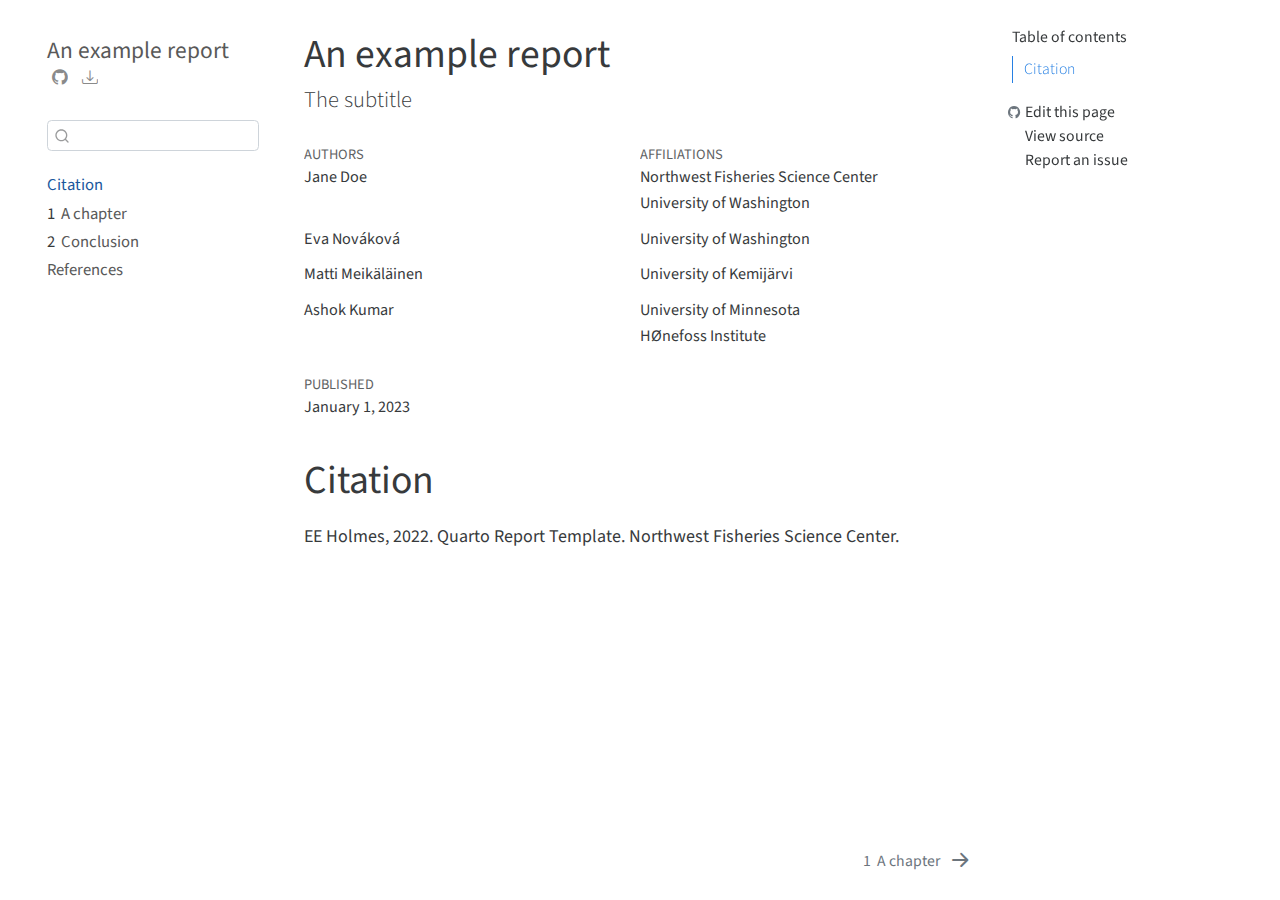
==== docs/index.html @ 209163ac "Initial commit" ====
<!DOCTYPE html>
<html xmlns="http://www.w3.org/1999/xhtml" lang="en" xml:lang="en"><head>

<meta charset="utf-8">
<meta name="generator" content="quarto-99.9.9">

<meta name="viewport" content="width=device-width, initial-scale=1.0, user-scalable=yes">

<meta name="author" content="Jane Doe">
<meta name="author" content="Eva Nováková">
<meta name="author" content="Matti Meikäläinen">
<meta name="author" content="Ashok Kumar">
<meta name="dcterms.date" content="2023-01-01">

<title>An example report</title>
<style>
code{white-space: pre-wrap;}
span.smallcaps{font-variant: small-caps;}
div.columns{display: flex; gap: min(4vw, 1.5em);}
div.column{flex: auto; overflow-x: auto;}
div.hanging-indent{margin-left: 1.5em; text-indent: -1.5em;}
ul.task-list{list-style: none;}
ul.task-list li input[type="checkbox"] {
  width: 0.8em;
  margin: 0 0.8em 0.2em -1.6em;
  vertical-align: middle;
}
</style>


<script src="site_libs/quarto-nav/quarto-nav.js"></script>
<script src="site_libs/quarto-nav/headroom.min.js"></script>
<script src="site_libs/clipboard/clipboard.min.js"></script>
<script src="site_libs/quarto-search/autocomplete.umd.js"></script>
<script src="site_libs/quarto-search/fuse.min.js"></script>
<script src="site_libs/quarto-search/quarto-search.js"></script>
<meta name="quarto:offset" content="./">
<link href="./text/Chapter1.html" rel="next">
<script src="site_libs/quarto-html/quarto.js"></script>
<script src="site_libs/quarto-html/popper.min.js"></script>
<script src="site_libs/quarto-html/tippy.umd.min.js"></script>
<script src="site_libs/quarto-html/anchor.min.js"></script>
<link href="site_libs/quarto-html/tippy.css" rel="stylesheet">
<link href="site_libs/quarto-html/quarto-syntax-highlighting.css" rel="stylesheet" id="quarto-text-highlighting-styles">
<script src="site_libs/bootstrap/bootstrap.min.js"></script>
<link href="site_libs/bootstrap/bootstrap-icons.css" rel="stylesheet">
<link href="site_libs/bootstrap/bootstrap.min.css" rel="stylesheet" id="quarto-bootstrap" data-mode="light">
<script id="quarto-search-options" type="application/json">{
  "location": "sidebar",
  "copy-button": false,
  "collapse-after": 3,
  "panel-placement": "start",
  "type": "textbox",
  "limit": 20,
  "language": {
    "search-no-results-text": "No results",
    "search-matching-documents-text": "matching documents",
    "search-copy-link-title": "Copy link to search",
    "search-hide-matches-text": "Hide additional matches",
    "search-more-match-text": "more match in this document",
    "search-more-matches-text": "more matches in this document",
    "search-clear-button-title": "Clear",
    "search-detached-cancel-button-title": "Cancel",
    "search-submit-button-title": "Submit"
  }
}</script>


</head>

<body class="nav-sidebar floating">

<div id="quarto-search-results"></div>
  <header id="quarto-header" class="headroom fixed-top">
  <nav class="quarto-secondary-nav" data-bs-toggle="collapse" data-bs-target="#quarto-sidebar" aria-controls="quarto-sidebar" aria-expanded="false" aria-label="Toggle sidebar navigation" onclick="if (window.quartoToggleHeadroom) { window.quartoToggleHeadroom(); }">
    <div class="container-fluid d-flex justify-content-between">
      <h1 class="quarto-secondary-nav-title">An example report</h1>
      <button type="button" class="quarto-btn-toggle btn" aria-label="Show secondary navigation">
        <i class="bi bi-chevron-right"></i>
      </button>
    </div>
  </nav>
</header>
<!-- content -->
<div id="quarto-content" class="quarto-container page-columns page-rows-contents page-layout-article">
<!-- sidebar -->
  <nav id="quarto-sidebar" class="sidebar collapse sidebar-navigation floating overflow-auto">
    <div class="pt-lg-2 mt-2 text-left sidebar-header">
    <div class="sidebar-title mb-0 py-0">
      <a href="./">An example report</a> 
        <div class="sidebar-tools-main">
    <a href="https://github.com/nmfs-opensci/NOAA-tech-memo-template" title="Source Code" class="sidebar-tool px-1"><i class="bi bi-github"></i></a>
    <a href="" title="Download" id="sidebar-tool-dropdown-0" class="sidebar-tool dropdown-toggle px-1" data-bs-toggle="dropdown" aria-expanded="false"><i class="bi bi-download"></i></a>
    <ul class="dropdown-menu" aria-labelledby="sidebar-tool-dropdown-0">
        <li>
          <a class="dropdown-item sidebar-tools-main-item" href="./An-example-report.pdf">
            <i class="bi bi-bi-file-pdf pe-1"></i>
          Download PDF
          </a>
        </li>
        <li>
          <a class="dropdown-item sidebar-tools-main-item" href="./An-example-report.docx">
            <i class="bi bi-bi-file-word pe-1"></i>
          Download Docx
          </a>
        </li>
    </ul>
</div>
    </div>
      </div>
      <div class="mt-2 flex-shrink-0 align-items-center">
        <div class="sidebar-search">
        <div id="quarto-search" class="" title="Search"></div>
        </div>
      </div>
    <div class="sidebar-menu-container"> 
    <ul class="list-unstyled mt-1">
        <li class="sidebar-item">
  <div class="sidebar-item-container"> 
  <a href="./index.html" class="sidebar-item-text sidebar-link active">Citation</a>
  </div>
</li>
        <li class="sidebar-item">
  <div class="sidebar-item-container"> 
  <a href="./text/Chapter1.html" class="sidebar-item-text sidebar-link"><span class="chapter-number">1</span>&nbsp; <span class="chapter-title">A chapter</span></a>
  </div>
</li>
        <li class="sidebar-item">
  <div class="sidebar-item-container"> 
  <a href="./text/conclusion.html" class="sidebar-item-text sidebar-link"><span class="chapter-number">2</span>&nbsp; <span class="chapter-title">Conclusion</span></a>
  </div>
</li>
        <li class="sidebar-item">
  <div class="sidebar-item-container"> 
  <a href="./text/references.html" class="sidebar-item-text sidebar-link">References</a>
  </div>
</li>
    </ul>
    </div>
</nav>
<!-- margin-sidebar -->
    <div id="quarto-margin-sidebar" class="sidebar margin-sidebar">
        <nav id="TOC" role="doc-toc" class="toc-active">
    <h2 id="toc-title">Table of contents</h2>
   
  <ul>
  <li><a href="#citation" id="toc-citation" class="nav-link active" data-scroll-target="#citation">Citation</a></li>
  </ul>
<div class="toc-actions"><div><i class="bi bi-github"></i></div><div class="action-links"><p><a href="https://github.com/nmfs-opensci/NOAA-tech-memo-template/edit/main/index.qmd" class="toc-action">Edit this page</a></p><p><a href="https://github.com/nmfs-opensci/NOAA-tech-memo-template/blob/main/index.qmd" class="toc-action">View source</a></p><p><a href="https://github.com/nmfs-opensci/NOAA-tech-memo-template/issues/new" class="toc-action">Report an issue</a></p></div></div></nav>
    </div>
<!-- main -->
<main class="content" id="quarto-document-content">

<header id="title-block-header" class="quarto-title-block default">
<div class="quarto-title">
<h1 class="title d-none d-lg-block">An example report</h1>
<p class="subtitle lead">The subtitle</p>
</div>


<div class="quarto-title-meta-author">
  <div class="quarto-title-meta-heading">Authors</div>
  <div class="quarto-title-meta-heading">Affiliations</div>
  
    <div class="quarto-title-meta-contents">
    Jane Doe 
  </div>
    <div class="quarto-title-meta-contents">
        <p class="affiliation">
            Northwest Fisheries Science Center
          </p>
        <p class="affiliation">
            University of Washington
          </p>
      </div>
      <div class="quarto-title-meta-contents">
    Eva Nováková 
  </div>
    <div class="quarto-title-meta-contents">
        <p class="affiliation">
            University of Washington
          </p>
      </div>
      <div class="quarto-title-meta-contents">
    Matti Meikäläinen 
  </div>
    <div class="quarto-title-meta-contents">
        <p class="affiliation">
            University of Kemijärvi
          </p>
      </div>
      <div class="quarto-title-meta-contents">
    Ashok Kumar 
  </div>
    <div class="quarto-title-meta-contents">
        <p class="affiliation">
            University of Minnesota
          </p>
        <p class="affiliation">
            HØnefoss Institute
          </p>
      </div>
    </div>

<div class="quarto-title-meta">

      
    <div>
    <div class="quarto-title-meta-heading">Published</div>
    <div class="quarto-title-meta-contents">
      <p class="date">January 1, 2023</p>
    </div>
  </div>
  
    
  </div>
  

</header>

<section id="citation" class="level1 unnumbered">
<h1 class="unnumbered">Citation</h1>
<p>EE Holmes, 2022. Quarto Report Template. Northwest Fisheries Science Center.</p>


</section>

</main> <!-- /main -->
<script id="quarto-html-after-body" type="application/javascript">
window.document.addEventListener("DOMContentLoaded", function (event) {
  const toggleBodyColorMode = (bsSheetEl) => {
    const mode = bsSheetEl.getAttribute("data-mode");
    const bodyEl = window.document.querySelector("body");
    if (mode === "dark") {
      bodyEl.classList.add("quarto-dark");
      bodyEl.classList.remove("quarto-light");
    } else {
      bodyEl.classList.add("quarto-light");
      bodyEl.classList.remove("quarto-dark");
    }
  }
  const toggleBodyColorPrimary = () => {
    const bsSheetEl = window.document.querySelector("link#quarto-bootstrap");
    if (bsSheetEl) {
      toggleBodyColorMode(bsSheetEl);
    }
  }
  toggleBodyColorPrimary();  
  const icon = "";
  const anchorJS = new window.AnchorJS();
  anchorJS.options = {
    placement: 'right',
    icon: icon
  };
  anchorJS.add('.anchored');
  const clipboard = new window.ClipboardJS('.code-copy-button', {
    target: function(trigger) {
      return trigger.previousElementSibling;
    }
  });
  clipboard.on('success', function(e) {
    // button target
    const button = e.trigger;
    // don't keep focus
    button.blur();
    // flash "checked"
    button.classList.add('code-copy-button-checked');
    var currentTitle = button.getAttribute("title");
    button.setAttribute("title", "Copied!");
    let tooltip;
    if (window.bootstrap) {
      button.setAttribute("data-bs-toggle", "tooltip");
      button.setAttribute("data-bs-placement", "left");
      button.setAttribute("data-bs-title", "Copied!");
      tooltip = new bootstrap.Tooltip(button, 
        { trigger: "manual", 
          customClass: "code-copy-button-tooltip",
          offset: [0, -8]});
      tooltip.show();    
    }
    setTimeout(function() {
      if (tooltip) {
        tooltip.hide();
        button.removeAttribute("data-bs-title");
        button.removeAttribute("data-bs-toggle");
        button.removeAttribute("data-bs-placement");
      }
      button.setAttribute("title", currentTitle);
      button.classList.remove('code-copy-button-checked');
    }, 1000);
    // clear code selection
    e.clearSelection();
  });
  function tippyHover(el, contentFn) {
    const config = {
      allowHTML: true,
      content: contentFn,
      maxWidth: 500,
      delay: 100,
      arrow: false,
      appendTo: function(el) {
          return el.parentElement;
      },
      interactive: true,
      interactiveBorder: 10,
      theme: 'quarto',
      placement: 'bottom-start'
    };
    window.tippy(el, config); 
  }
  const noterefs = window.document.querySelectorAll('a[role="doc-noteref"]');
  for (var i=0; i<noterefs.length; i++) {
    const ref = noterefs[i];
    tippyHover(ref, function() {
      // use id or data attribute instead here
      let href = ref.getAttribute('data-footnote-href') || ref.getAttribute('href');
      try { href = new URL(href).hash; } catch {}
      const id = href.replace(/^#\/?/, "");
      const note = window.document.getElementById(id);
      return note.innerHTML;
    });
  }
  const findCites = (el) => {
    const parentEl = el.parentElement;
    if (parentEl) {
      const cites = parentEl.dataset.cites;
      if (cites) {
        return {
          el,
          cites: cites.split(' ')
        };
      } else {
        return findCites(el.parentElement)
      }
    } else {
      return undefined;
    }
  };
  var bibliorefs = window.document.querySelectorAll('a[role="doc-biblioref"]');
  for (var i=0; i<bibliorefs.length; i++) {
    const ref = bibliorefs[i];
    const citeInfo = findCites(ref);
    if (citeInfo) {
      tippyHover(citeInfo.el, function() {
        var popup = window.document.createElement('div');
        citeInfo.cites.forEach(function(cite) {
          var citeDiv = window.document.createElement('div');
          citeDiv.classList.add('hanging-indent');
          citeDiv.classList.add('csl-entry');
          var biblioDiv = window.document.getElementById('ref-' + cite);
          if (biblioDiv) {
            citeDiv.innerHTML = biblioDiv.innerHTML;
          }
          popup.appendChild(citeDiv);
        });
        return popup.innerHTML;
      });
    }
  }
});
</script>
<nav class="page-navigation">
  <div class="nav-page nav-page-previous">
  </div>
  <div class="nav-page nav-page-next">
      <a href="./text/Chapter1.html" class="pagination-link">
        <span class="nav-page-text"><span class="chapter-number">1</span>&nbsp; <span class="chapter-title">A chapter</span></span> <i class="bi bi-arrow-right-short"></i>
      </a>
  </div>
</nav>
</div> <!-- /content -->



</body></html>
---- docs/site_libs/quarto-html/tippy.css ----
.tippy-box[data-animation=fade][data-state=hidden]{opacity:0}[data-tippy-root]{max-width:calc(100vw - 10px)}.tippy-box{position:relative;background-color:#333;color:#fff;border-radius:4px;font-size:14px;line-height:1.4;white-space:normal;outline:0;transition-property:transform,visibility,opacity}.tippy-box[data-placement^=top]>.tippy-arrow{bottom:0}.tippy-box[data-placement^=top]>.tippy-arrow:before{bottom:-7px;left:0;border-width:8px 8px 0;border-top-color:initial;transform-origin:center top}.tippy-box[data-placement^=bottom]>.tippy-arrow{top:0}.tippy-box[data-placement^=bottom]>.tippy-arrow:before{top:-7px;left:0;border-width:0 8px 8px;border-bottom-color:initial;transform-origin:center bottom}.tippy-box[data-placement^=left]>.tippy-arrow{right:0}.tippy-box[data-placement^=left]>.tippy-arrow:before{border-width:8px 0 8px 8px;border-left-color:initial;right:-7px;transform-origin:center left}.tippy-box[data-placement^=right]>.tippy-arrow{left:0}.tippy-box[data-placement^=right]>.tippy-arrow:before{left:-7px;border-width:8px 8px 8px 0;border-right-color:initial;transform-origin:center right}.tippy-box[data-inertia][data-state=visible]{transition-timing-function:cubic-bezier(.54,1.5,.38,1.11)}.tippy-arrow{width:16px;height:16px;color:#333}.tippy-arrow:before{content:"";position:absolute;border-color:transparent;border-style:solid}.tippy-content{position:relative;padding:5px 9px;z-index:1}
---- docs/site_libs/quarto-html/quarto-syntax-highlighting.css ----
/* quarto syntax highlight colors */
:root {
  --quarto-hl-ot-color: #003B4F;
  --quarto-hl-at-color: #657422;
  --quarto-hl-ss-color: #20794D;
  --quarto-hl-an-color: #5E5E5E;
  --quarto-hl-fu-color: #4758AB;
  --quarto-hl-st-color: #20794D;
  --quarto-hl-cf-color: #003B4F;
  --quarto-hl-op-color: #5E5E5E;
  --quarto-hl-er-color: #AD0000;
  --quarto-hl-bn-color: #AD0000;
  --quarto-hl-al-color: #AD0000;
  --quarto-hl-va-color: #111111;
  --quarto-hl-bu-color: inherit;
  --quarto-hl-ex-color: inherit;
  --quarto-hl-pp-color: #AD0000;
  --quarto-hl-in-color: #5E5E5E;
  --quarto-hl-vs-color: #20794D;
  --quarto-hl-wa-color: #5E5E5E;
  --quarto-hl-do-color: #5E5E5E;
  --quarto-hl-im-color: #00769E;
  --quarto-hl-ch-color: #20794D;
  --quarto-hl-dt-color: #AD0000;
  --quarto-hl-fl-color: #AD0000;
  --quarto-hl-co-color: #5E5E5E;
  --quarto-hl-cv-color: #5E5E5E;
  --quarto-hl-cn-color: #8f5902;
  --quarto-hl-sc-color: #5E5E5E;
  --quarto-hl-dv-color: #AD0000;
  --quarto-hl-kw-color: #003B4F;
}

/* other quarto variables */
:root {
  --quarto-font-monospace: SFMono-Regular, Menlo, Monaco, Consolas, "Liberation Mono", "Courier New", monospace;
}

pre > code.sourceCode > span {
  color: #003B4F;
}

code span {
  color: #003B4F;
}

code.sourceCode > span {
  color: #003B4F;
}

div.sourceCode,
div.sourceCode pre.sourceCode {
  color: #003B4F;
}

code span.ot {
  color: #003B4F;
}

code span.at {
  color: #657422;
}

code span.ss {
  color: #20794D;
}

code span.an {
  color: #5E5E5E;
}

code span.fu {
  color: #4758AB;
}

code span.st {
  color: #20794D;
}

code span.cf {
  color: #003B4F;
}

code span.op {
  color: #5E5E5E;
}

code span.er {
  color: #AD0000;
}

code span.bn {
  color: #AD0000;
}

code span.al {
  color: #AD0000;
}

code span.va {
  color: #111111;
}

code span.pp {
  color: #AD0000;
}

code span.in {
  color: #5E5E5E;
}

code span.vs {
  color: #20794D;
}

code span.wa {
  color: #5E5E5E;
  font-style: italic;
}

code span.do {
  color: #5E5E5E;
  font-style: italic;
}

code span.im {
  color: #00769E;
}

code span.ch {
  color: #20794D;
}

code span.dt {
  color: #AD0000;
}

code span.fl {
  color: #AD0000;
}

code span.co {
  color: #5E5E5E;
}

code span.cv {
  color: #5E5E5E;
  font-style: italic;
}

code span.cn {
  color: #8f5902;
}

code span.sc {
  color: #5E5E5E;
}

code span.dv {
  color: #AD0000;
}

code span.kw {
  color: #003B4F;
}

.prevent-inlining {
  content: "</";
}

/*# sourceMappingURL=debc5d5d77c3f9108843748ff7464032.css.map */
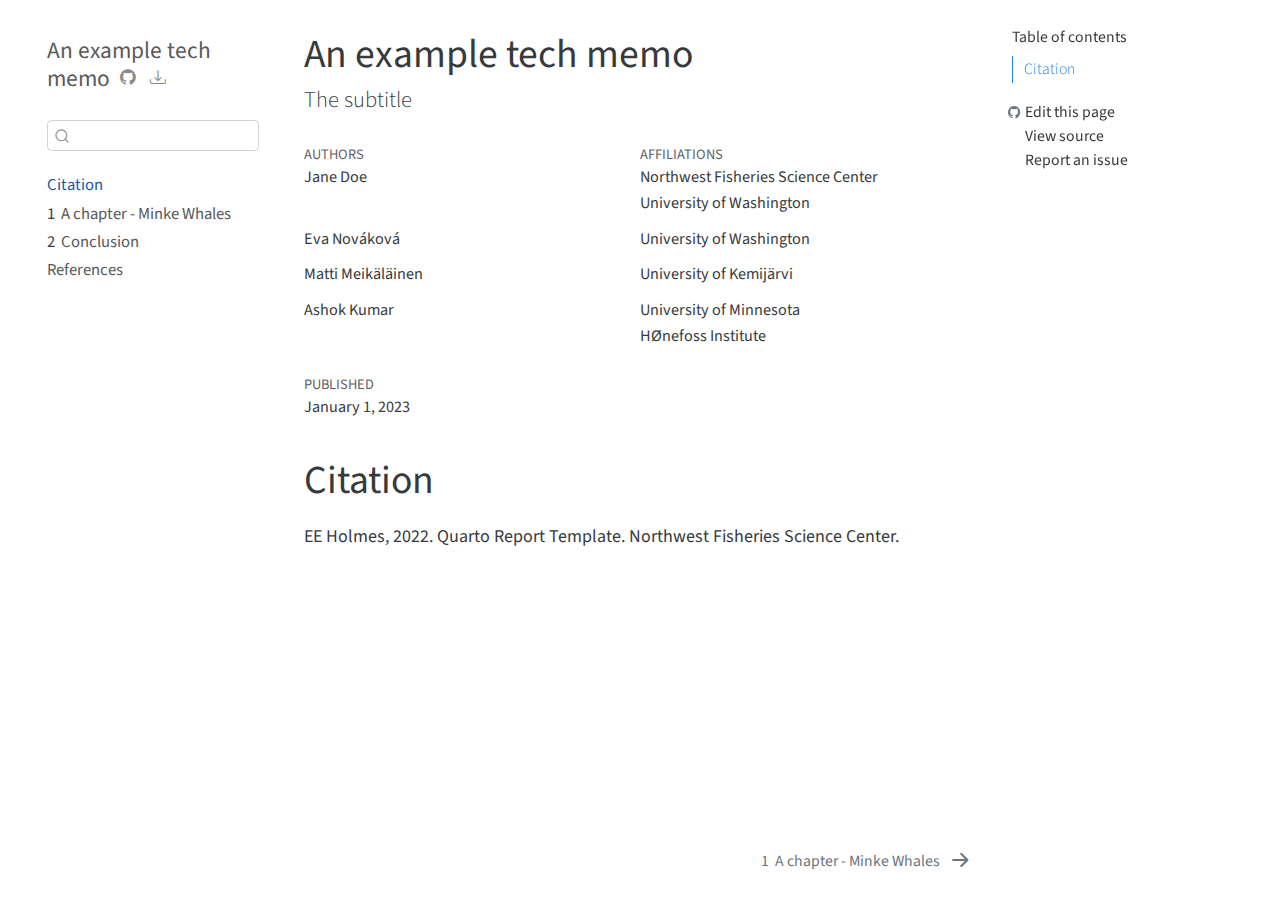
==== commit 5489308f: "File Updates" ====
--- a/docs/index.html
+++ b/docs/index.html
@@ -2,7 +2,7 @@
 <html xmlns="http://www.w3.org/1999/xhtml" lang="en" xml:lang="en"><head>
 
 <meta charset="utf-8">
-<meta name="generator" content="quarto-99.9.9">
+<meta name="generator" content="quarto-1.2.269">
 
 <meta name="viewport" content="width=device-width, initial-scale=1.0, user-scalable=yes">
 
@@ -12,7 +12,7 @@
 <meta name="author" content="Ashok Kumar">
 <meta name="dcterms.date" content="2023-01-01">
 
-<title>An example report</title>
+<title>An example tech memo</title>
 <style>
 code{white-space: pre-wrap;}
 span.smallcaps{font-variant: small-caps;}
@@ -74,7 +74,7 @@
   <header id="quarto-header" class="headroom fixed-top">
   <nav class="quarto-secondary-nav" data-bs-toggle="collapse" data-bs-target="#quarto-sidebar" aria-controls="quarto-sidebar" aria-expanded="false" aria-label="Toggle sidebar navigation" onclick="if (window.quartoToggleHeadroom) { window.quartoToggleHeadroom(); }">
     <div class="container-fluid d-flex justify-content-between">
-      <h1 class="quarto-secondary-nav-title">An example report</h1>
+      <h1 class="quarto-secondary-nav-title">An example tech memo</h1>
       <button type="button" class="quarto-btn-toggle btn" aria-label="Show secondary navigation">
         <i class="bi bi-chevron-right"></i>
       </button>
@@ -87,19 +87,19 @@
   <nav id="quarto-sidebar" class="sidebar collapse sidebar-navigation floating overflow-auto">
     <div class="pt-lg-2 mt-2 text-left sidebar-header">
     <div class="sidebar-title mb-0 py-0">
-      <a href="./">An example report</a> 
+      <a href="./">An example tech memo</a> 
         <div class="sidebar-tools-main">
-    <a href="https://github.com/nmfs-opensci/NOAA-tech-memo-template" title="Source Code" class="sidebar-tool px-1"><i class="bi bi-github"></i></a>
+    <a href="https://github.com/Kourtney-Burger/MinkeWhale.git" title="Source Code" class="sidebar-tool px-1"><i class="bi bi-github"></i></a>
     <a href="" title="Download" id="sidebar-tool-dropdown-0" class="sidebar-tool dropdown-toggle px-1" data-bs-toggle="dropdown" aria-expanded="false"><i class="bi bi-download"></i></a>
     <ul class="dropdown-menu" aria-labelledby="sidebar-tool-dropdown-0">
         <li>
-          <a class="dropdown-item sidebar-tools-main-item" href="./An-example-report.pdf">
+          <a class="dropdown-item sidebar-tools-main-item" href="./An-example-tech-memo.pdf">
             <i class="bi bi-bi-file-pdf pe-1"></i>
           Download PDF
           </a>
         </li>
         <li>
-          <a class="dropdown-item sidebar-tools-main-item" href="./An-example-report.docx">
+          <a class="dropdown-item sidebar-tools-main-item" href="./An-example-tech-memo.docx">
             <i class="bi bi-bi-file-word pe-1"></i>
           Download Docx
           </a>
@@ -122,7 +122,7 @@
 </li>
         <li class="sidebar-item">
   <div class="sidebar-item-container"> 
-  <a href="./text/Chapter1.html" class="sidebar-item-text sidebar-link"><span class="chapter-number">1</span>&nbsp; <span class="chapter-title">A chapter</span></a>
+  <a href="./text/Chapter1.html" class="sidebar-item-text sidebar-link"><span class="chapter-number">1</span>&nbsp; <span class="chapter-title">A chapter - Minke Whales</span></a>
   </div>
 </li>
         <li class="sidebar-item">
@@ -146,14 +146,14 @@
   <ul>
   <li><a href="#citation" id="toc-citation" class="nav-link active" data-scroll-target="#citation">Citation</a></li>
   </ul>
-<div class="toc-actions"><div><i class="bi bi-github"></i></div><div class="action-links"><p><a href="https://github.com/nmfs-opensci/NOAA-tech-memo-template/edit/main/index.qmd" class="toc-action">Edit this page</a></p><p><a href="https://github.com/nmfs-opensci/NOAA-tech-memo-template/blob/main/index.qmd" class="toc-action">View source</a></p><p><a href="https://github.com/nmfs-opensci/NOAA-tech-memo-template/issues/new" class="toc-action">Report an issue</a></p></div></div></nav>
+<div class="toc-actions"><div><i class="bi bi-github"></i></div><div class="action-links"><p><a href="https://github.com/Kourtney-Burger/MinkeWhale.git/edit/main/index.qmd" class="toc-action">Edit this page</a></p><p><a href="https://github.com/Kourtney-Burger/MinkeWhale.git/blob/main/index.qmd" class="toc-action">View source</a></p><p><a href="https://github.com/Kourtney-Burger/MinkeWhale.git/issues/new" class="toc-action">Report an issue</a></p></div></div></nav>
     </div>
 <!-- main -->
 <main class="content" id="quarto-document-content">
 
 <header id="title-block-header" class="quarto-title-block default">
 <div class="quarto-title">
-<h1 class="title d-none d-lg-block">An example report</h1>
+<h1 class="title d-none d-lg-block">An example tech memo</h1>
 <p class="subtitle lead">The subtitle</p>
 </div>
 
@@ -364,7 +364,7 @@
   </div>
   <div class="nav-page nav-page-next">
       <a href="./text/Chapter1.html" class="pagination-link">
-        <span class="nav-page-text"><span class="chapter-number">1</span>&nbsp; <span class="chapter-title">A chapter</span></span> <i class="bi bi-arrow-right-short"></i>
+        <span class="nav-page-text"><span class="chapter-number">1</span>&nbsp; <span class="chapter-title">A chapter - Minke Whales</span></span> <i class="bi bi-arrow-right-short"></i>
       </a>
   </div>
 </nav>
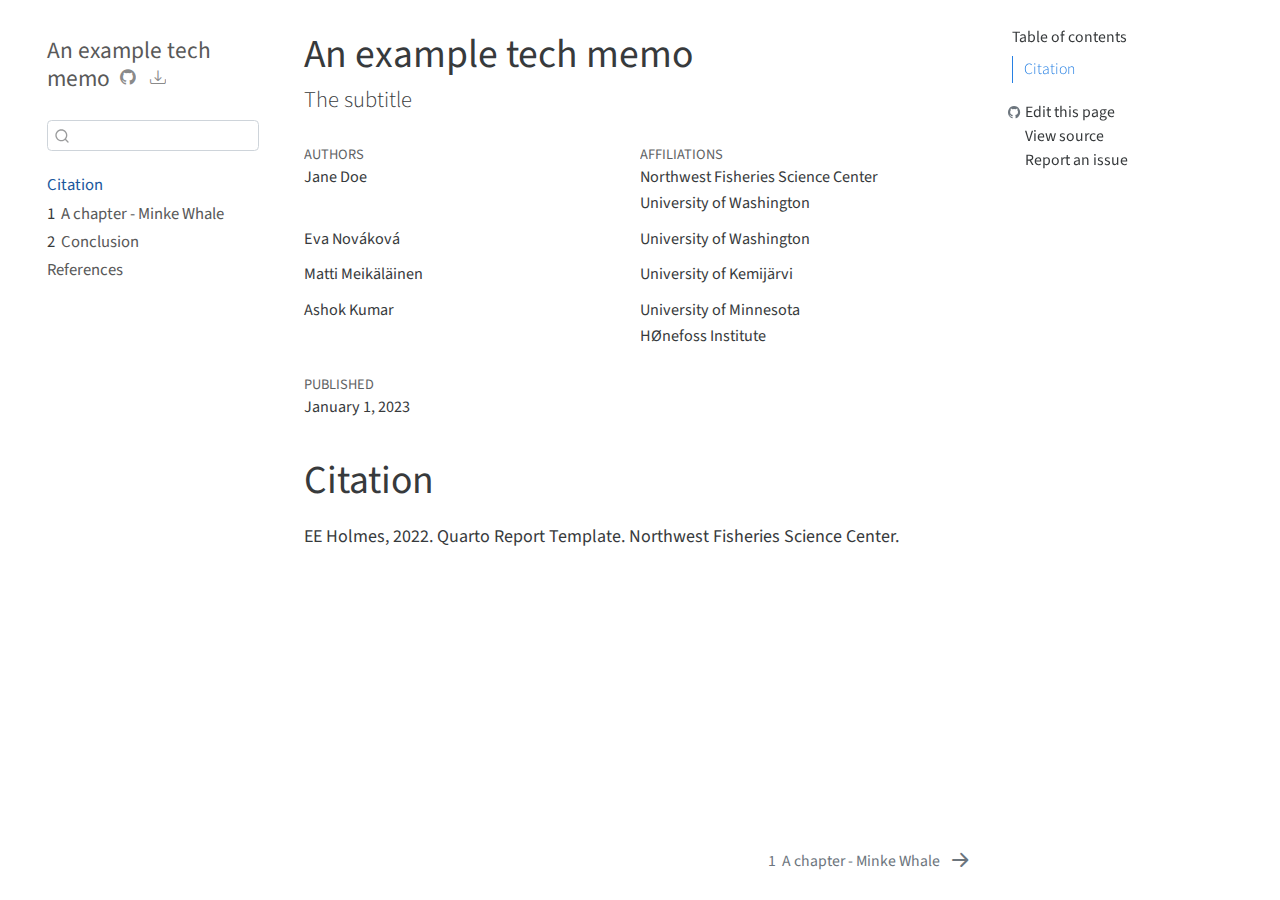
==== commit be3ef87a: "Update packages" ====
--- a/docs/index.html
+++ b/docs/index.html
@@ -122,7 +122,7 @@
 </li>
         <li class="sidebar-item">
   <div class="sidebar-item-container"> 
-  <a href="./text/Chapter1.html" class="sidebar-item-text sidebar-link"><span class="chapter-number">1</span>&nbsp; <span class="chapter-title">A chapter - Minke Whales</span></a>
+  <a href="./text/Chapter1.html" class="sidebar-item-text sidebar-link"><span class="chapter-number">1</span>&nbsp; <span class="chapter-title">A chapter - Minke Whale</span></a>
   </div>
 </li>
         <li class="sidebar-item">
@@ -364,7 +364,7 @@
   </div>
   <div class="nav-page nav-page-next">
       <a href="./text/Chapter1.html" class="pagination-link">
-        <span class="nav-page-text"><span class="chapter-number">1</span>&nbsp; <span class="chapter-title">A chapter - Minke Whales</span></span> <i class="bi bi-arrow-right-short"></i>
+        <span class="nav-page-text"><span class="chapter-number">1</span>&nbsp; <span class="chapter-title">A chapter - Minke Whale</span></span> <i class="bi bi-arrow-right-short"></i>
       </a>
   </div>
 </nav>
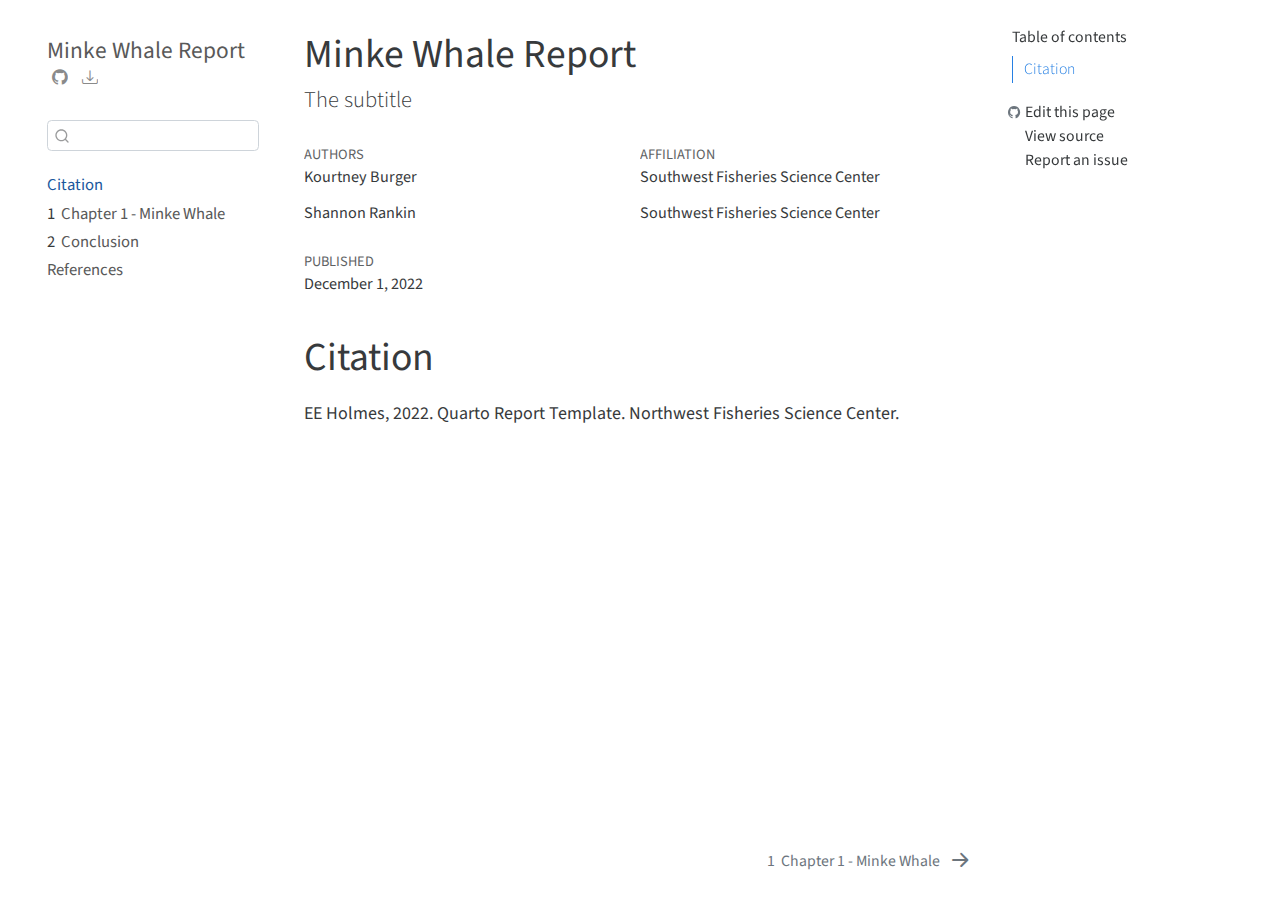
==== commit cbb53c88: "updated pdf" ====
--- a/docs/index.html
+++ b/docs/index.html
@@ -6,13 +6,11 @@
 
 <meta name="viewport" content="width=device-width, initial-scale=1.0, user-scalable=yes">
 
-<meta name="author" content="Jane Doe">
-<meta name="author" content="Eva Nováková">
-<meta name="author" content="Matti Meikäläinen">
-<meta name="author" content="Ashok Kumar">
-<meta name="dcterms.date" content="2023-01-01">
-
-<title>An example tech memo</title>
+<meta name="author" content="Kourtney Burger">
+<meta name="author" content="Shannon Rankin">
+<meta name="dcterms.date" content="2022-12-01">
+
+<title>Minke Whale Report</title>
 <style>
 code{white-space: pre-wrap;}
 span.smallcaps{font-variant: small-caps;}
@@ -74,7 +72,7 @@
   <header id="quarto-header" class="headroom fixed-top">
   <nav class="quarto-secondary-nav" data-bs-toggle="collapse" data-bs-target="#quarto-sidebar" aria-controls="quarto-sidebar" aria-expanded="false" aria-label="Toggle sidebar navigation" onclick="if (window.quartoToggleHeadroom) { window.quartoToggleHeadroom(); }">
     <div class="container-fluid d-flex justify-content-between">
-      <h1 class="quarto-secondary-nav-title">An example tech memo</h1>
+      <h1 class="quarto-secondary-nav-title">Minke Whale Report</h1>
       <button type="button" class="quarto-btn-toggle btn" aria-label="Show secondary navigation">
         <i class="bi bi-chevron-right"></i>
       </button>
@@ -87,19 +85,19 @@
   <nav id="quarto-sidebar" class="sidebar collapse sidebar-navigation floating overflow-auto">
     <div class="pt-lg-2 mt-2 text-left sidebar-header">
     <div class="sidebar-title mb-0 py-0">
-      <a href="./">An example tech memo</a> 
+      <a href="./">Minke Whale Report</a> 
         <div class="sidebar-tools-main">
     <a href="https://github.com/Kourtney-Burger/MinkeWhale.git" title="Source Code" class="sidebar-tool px-1"><i class="bi bi-github"></i></a>
     <a href="" title="Download" id="sidebar-tool-dropdown-0" class="sidebar-tool dropdown-toggle px-1" data-bs-toggle="dropdown" aria-expanded="false"><i class="bi bi-download"></i></a>
     <ul class="dropdown-menu" aria-labelledby="sidebar-tool-dropdown-0">
         <li>
-          <a class="dropdown-item sidebar-tools-main-item" href="./An-example-tech-memo.pdf">
+          <a class="dropdown-item sidebar-tools-main-item" href="./Minke-Whale-Report.pdf">
             <i class="bi bi-bi-file-pdf pe-1"></i>
           Download PDF
           </a>
         </li>
         <li>
-          <a class="dropdown-item sidebar-tools-main-item" href="./An-example-tech-memo.docx">
+          <a class="dropdown-item sidebar-tools-main-item" href="./Minke-Whale-Report.docx">
             <i class="bi bi-bi-file-word pe-1"></i>
           Download Docx
           </a>
@@ -122,7 +120,7 @@
 </li>
         <li class="sidebar-item">
   <div class="sidebar-item-container"> 
-  <a href="./text/Chapter1.html" class="sidebar-item-text sidebar-link"><span class="chapter-number">1</span>&nbsp; <span class="chapter-title">A chapter - Minke Whale</span></a>
+  <a href="./text/Chapter1.html" class="sidebar-item-text sidebar-link"><span class="chapter-number">1</span>&nbsp; <span class="chapter-title">Chapter 1 - Minke Whale</span></a>
   </div>
 </li>
         <li class="sidebar-item">
@@ -153,51 +151,29 @@
 
 <header id="title-block-header" class="quarto-title-block default">
 <div class="quarto-title">
-<h1 class="title d-none d-lg-block">An example tech memo</h1>
+<h1 class="title d-none d-lg-block">Minke Whale Report</h1>
 <p class="subtitle lead">The subtitle</p>
 </div>
 
 
 <div class="quarto-title-meta-author">
   <div class="quarto-title-meta-heading">Authors</div>
-  <div class="quarto-title-meta-heading">Affiliations</div>
+  <div class="quarto-title-meta-heading">Affiliation</div>
   
     <div class="quarto-title-meta-contents">
-    Jane Doe 
+    Kourtney Burger 
   </div>
     <div class="quarto-title-meta-contents">
         <p class="affiliation">
-            Northwest Fisheries Science Center
-          </p>
-        <p class="affiliation">
-            University of Washington
+            Southwest Fisheries Science Center
           </p>
       </div>
       <div class="quarto-title-meta-contents">
-    Eva Nováková 
+    Shannon Rankin 
   </div>
     <div class="quarto-title-meta-contents">
         <p class="affiliation">
-            University of Washington
-          </p>
-      </div>
-      <div class="quarto-title-meta-contents">
-    Matti Meikäläinen 
-  </div>
-    <div class="quarto-title-meta-contents">
-        <p class="affiliation">
-            University of Kemijärvi
-          </p>
-      </div>
-      <div class="quarto-title-meta-contents">
-    Ashok Kumar 
-  </div>
-    <div class="quarto-title-meta-contents">
-        <p class="affiliation">
-            University of Minnesota
-          </p>
-        <p class="affiliation">
-            HØnefoss Institute
+            Southwest Fisheries Science Center
           </p>
       </div>
     </div>
@@ -208,7 +184,7 @@
     <div>
     <div class="quarto-title-meta-heading">Published</div>
     <div class="quarto-title-meta-contents">
-      <p class="date">January 1, 2023</p>
+      <p class="date">December 1, 2022</p>
     </div>
   </div>
   
@@ -364,7 +340,7 @@
   </div>
   <div class="nav-page nav-page-next">
       <a href="./text/Chapter1.html" class="pagination-link">
-        <span class="nav-page-text"><span class="chapter-number">1</span>&nbsp; <span class="chapter-title">A chapter - Minke Whale</span></span> <i class="bi bi-arrow-right-short"></i>
+        <span class="nav-page-text"><span class="chapter-number">1</span>&nbsp; <span class="chapter-title">Chapter 1 - Minke Whale</span></span> <i class="bi bi-arrow-right-short"></i>
       </a>
   </div>
 </nav>
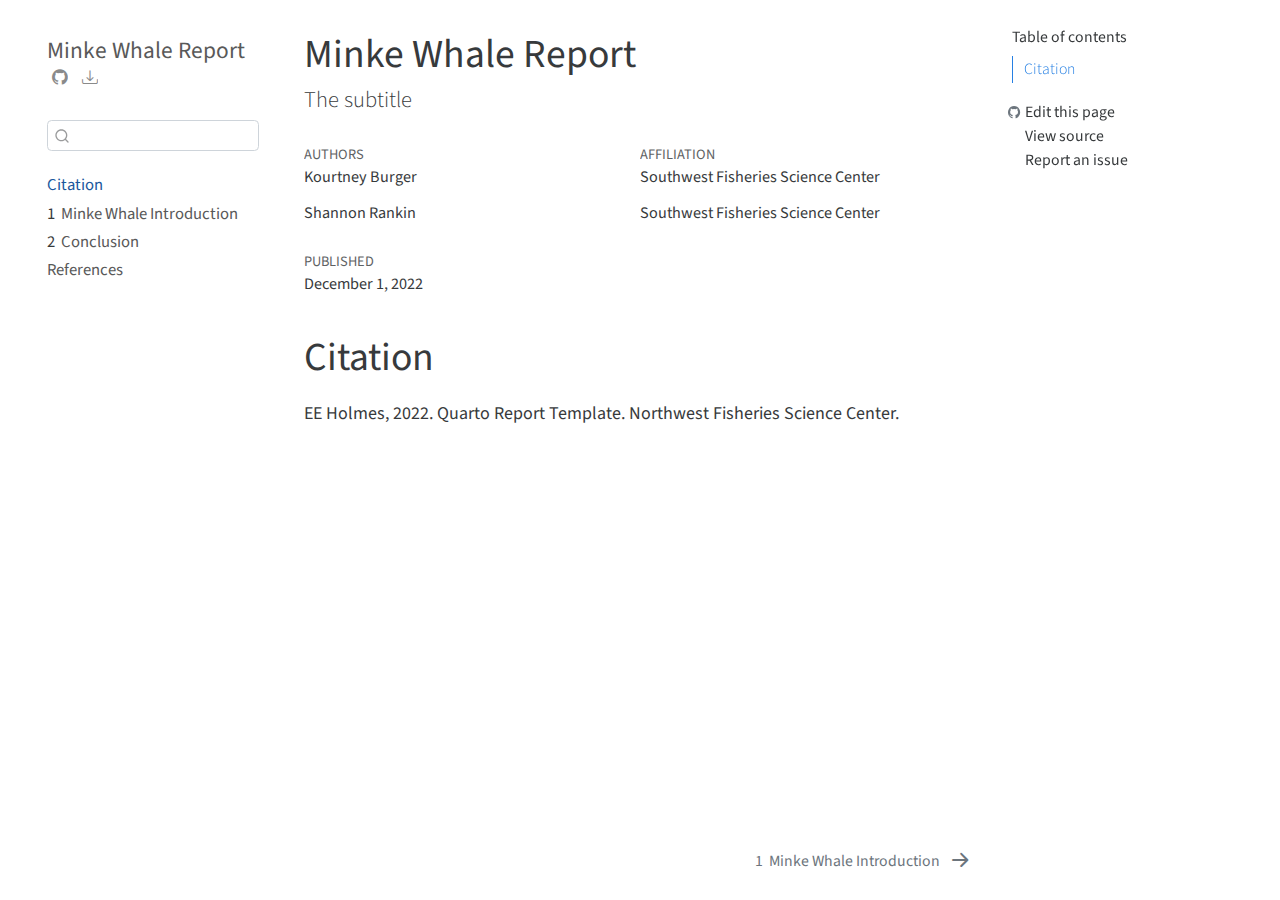
==== commit 6955b78a: "Update PDF" ====
--- a/docs/index.html
+++ b/docs/index.html
@@ -120,7 +120,7 @@
 </li>
         <li class="sidebar-item">
   <div class="sidebar-item-container"> 
-  <a href="./text/Chapter1.html" class="sidebar-item-text sidebar-link"><span class="chapter-number">1</span>&nbsp; <span class="chapter-title">Chapter 1 - Minke Whale</span></a>
+  <a href="./text/Chapter1.html" class="sidebar-item-text sidebar-link"><span class="chapter-number">1</span>&nbsp; <span class="chapter-title">Minke Whale Introduction</span></a>
   </div>
 </li>
         <li class="sidebar-item">
@@ -340,7 +340,7 @@
   </div>
   <div class="nav-page nav-page-next">
       <a href="./text/Chapter1.html" class="pagination-link">
-        <span class="nav-page-text"><span class="chapter-number">1</span>&nbsp; <span class="chapter-title">Chapter 1 - Minke Whale</span></span> <i class="bi bi-arrow-right-short"></i>
+        <span class="nav-page-text"><span class="chapter-number">1</span>&nbsp; <span class="chapter-title">Minke Whale Introduction</span></span> <i class="bi bi-arrow-right-short"></i>
       </a>
   </div>
 </nav>
